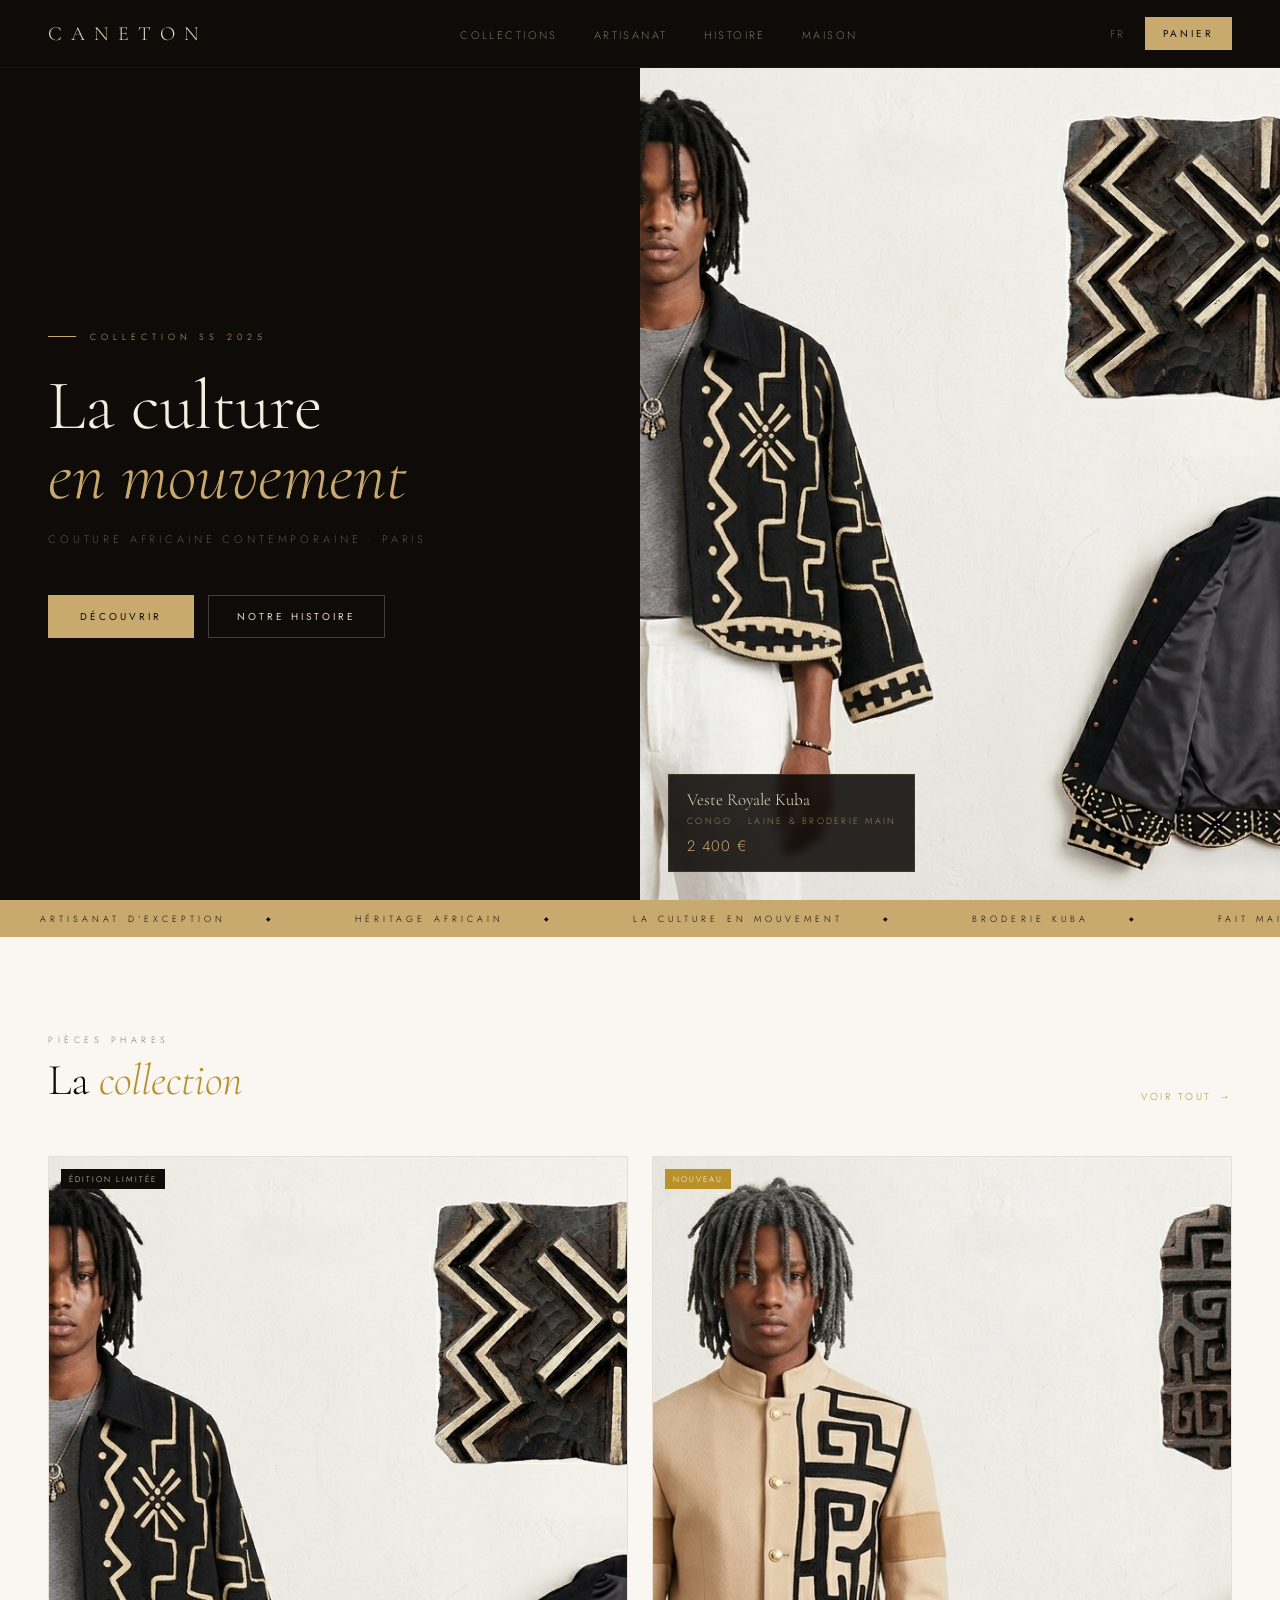
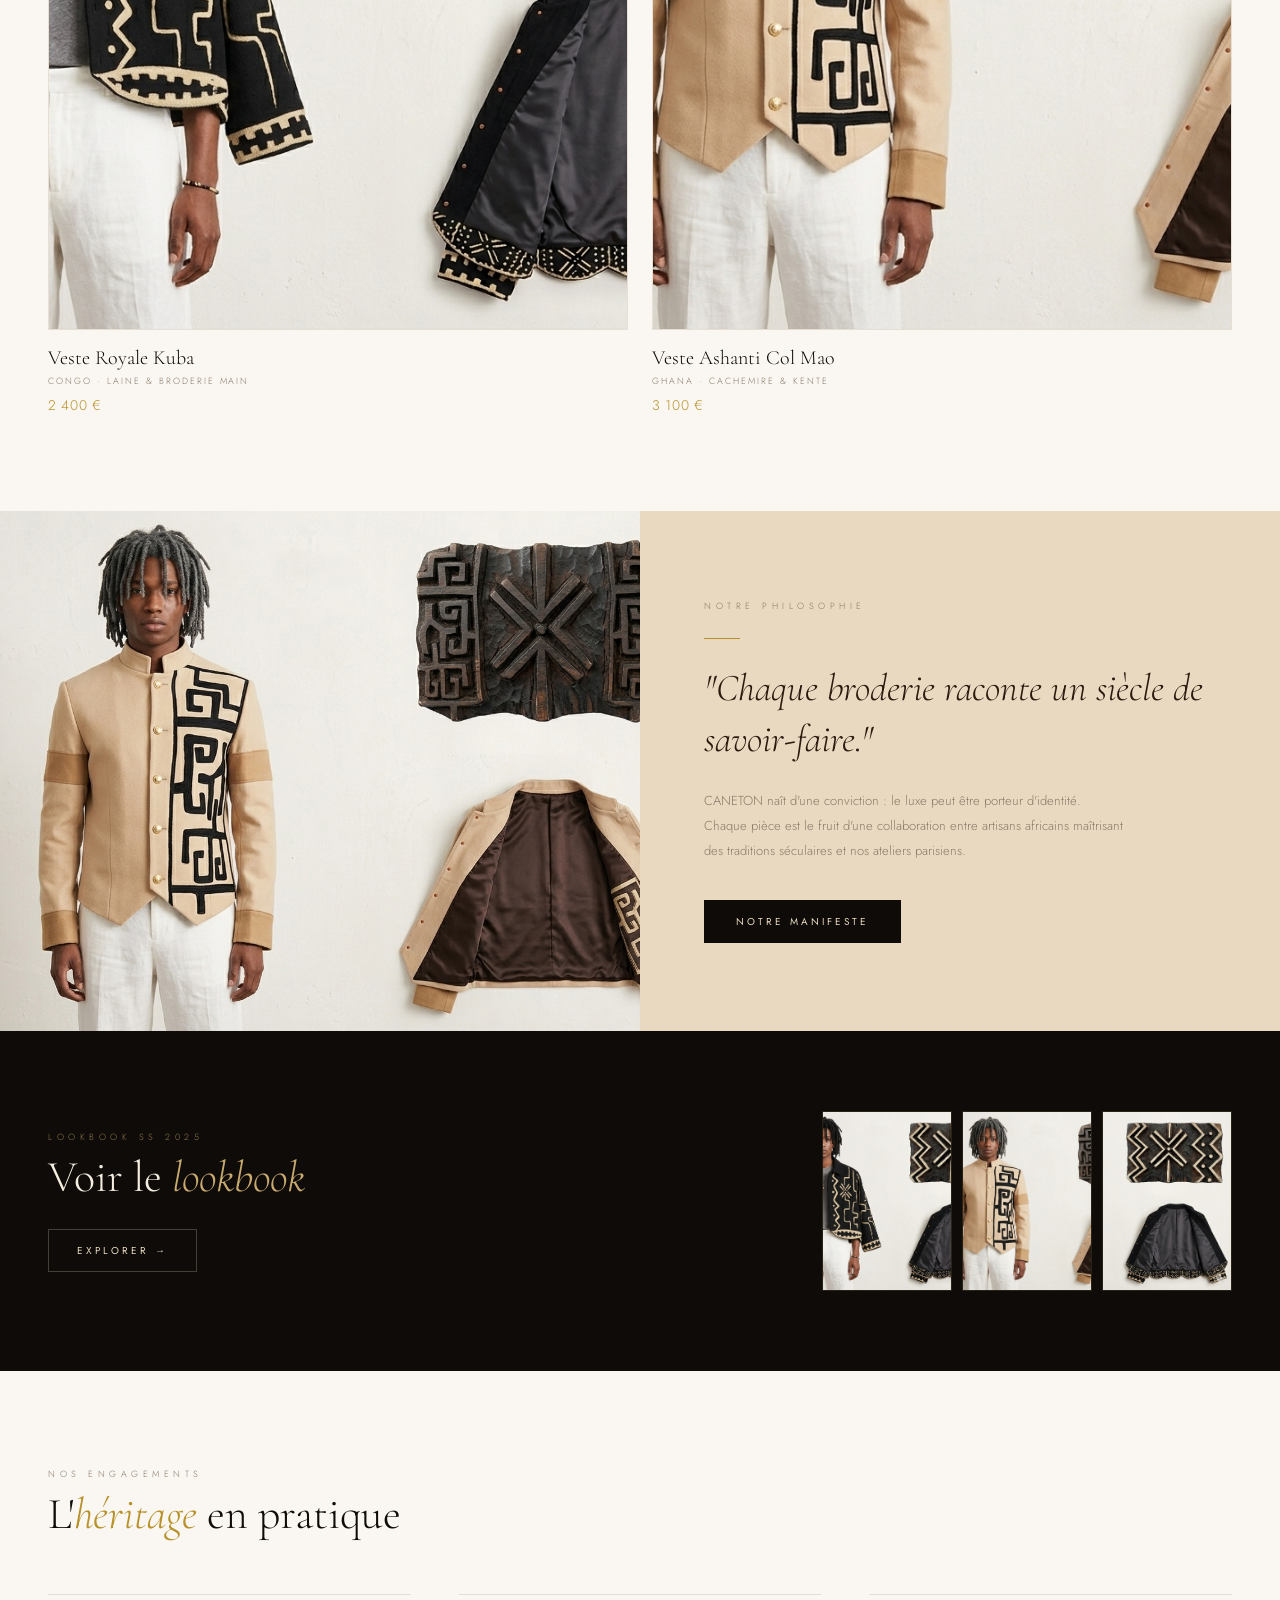
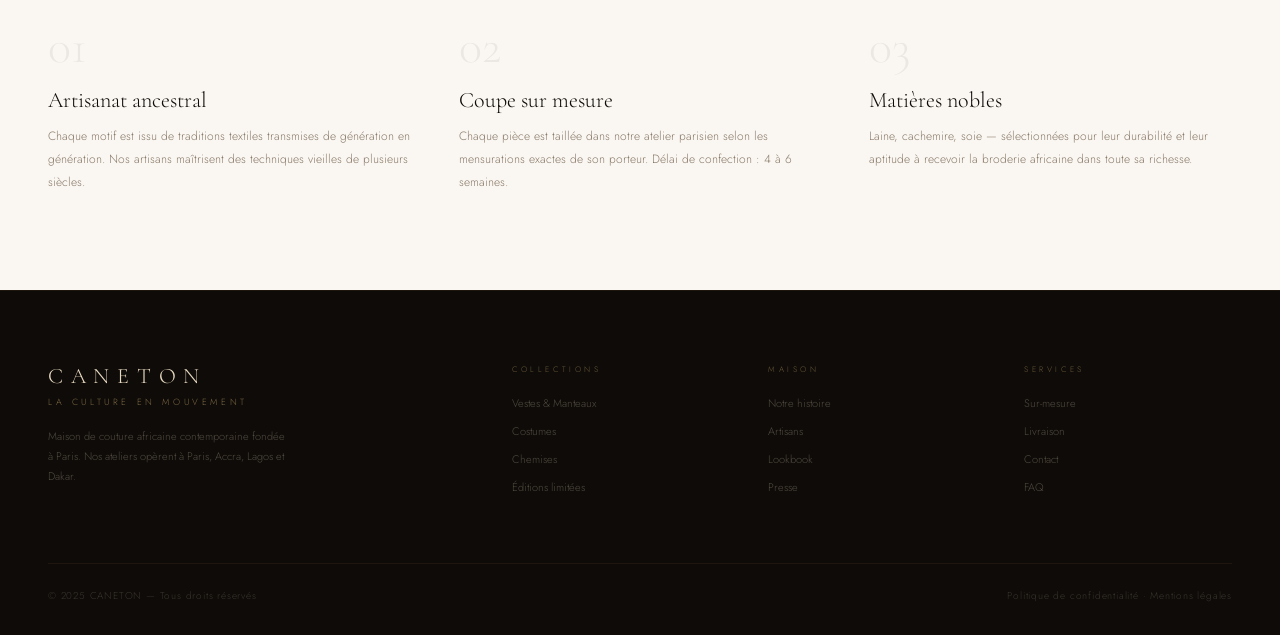
==== index.html @ 75f057a4 "maj" ====
<!DOCTYPE html>
<html lang="fr">
<head>
  <meta charset="UTF-8">
  <meta name="viewport" content="width=device-width, initial-scale=1.0">
  <meta name="description" content="CANETON — Maison de couture africaine contemporaine. Vestes et pièces de luxe inspirées des tissus Kuba, Kente et Bogolan.">
  <title>CANETON — La culture en mouvement</title>
  <link rel="stylesheet" href="css/style.css">
  <style>
    /* === HERO === */
    .hero {
      display: grid;
      grid-template-columns: 1fr 1fr;
      min-height: calc(100vh - var(--nav-h));
      background: var(--dark);
    }
    .hero-left {
      padding: 80px var(--pad-x);
      display: flex;
      flex-direction: column;
      justify-content: center;
    }
    .hero-eyebrow {
      font-size: 9px;
      letter-spacing: 0.55em;
      text-transform: uppercase;
      color: var(--sand);
      margin-bottom: 28px;
      display: flex;
      align-items: center;
      gap: 14px;
      opacity: 0;
      animation: fadeUp 0.8s 0.2s forwards;
    }
    .hero-eyebrow::before {
      content: '';
      display: inline-block;
      width: 28px;
      height: 1px;
      background: var(--sand);
    }
    .hero-title {
      font-family: var(--font-display);
      font-size: clamp(48px, 5.5vw, 80px);
      font-weight: 300;
      line-height: 1.0;
      color: var(--beige-light);
      margin-bottom: 20px;
      opacity: 0;
      animation: fadeUp 0.8s 0.35s forwards;
    }
    .hero-title i { color: var(--sand); }
    .hero-sub {
      font-size: 11px;
      letter-spacing: 0.35em;
      text-transform: uppercase;
      color: rgba(232, 217, 192, 0.35);
      margin-bottom: 48px;
      opacity: 0;
      animation: fadeUp 0.8s 0.5s forwards;
    }
    .hero-btns {
      display: flex;
      gap: 14px;
      flex-wrap: wrap;
      opacity: 0;
      animation: fadeUp 0.8s 0.65s forwards;
    }
    .hero-right { position: relative; overflow: hidden; }
    .hero-img {
      width: 100%;
      height: 100%;
      position: relative;
    }
    .hero-img img {
      width: 100%;
      height: 100%;
      object-fit: cover;
      object-position: center top;
    }
    .hero-badge {
      position: absolute;
      bottom: 28px;
      left: 28px;
      background: rgba(14, 11, 8, 0.88);
      border: 1px solid var(--border);
      padding: 14px 18px;
      backdrop-filter: blur(4px);
    }
    .hero-badge-name {
      font-family: var(--font-display);
      font-size: 17px;
      color: var(--beige);
      font-weight: 300;
      margin-bottom: 4px;
    }
    .hero-badge-sub {
      font-size: 9px;
      letter-spacing: 0.25em;
      text-transform: uppercase;
      color: var(--sand);
      opacity: 0.7;
      margin-bottom: 8px;
    }
    .hero-badge-price {
      font-size: 15px;
      color: var(--sand);
      letter-spacing: 0.05em;
    }

    /* === COLLECTION SECTION === */
    .collection-section { padding: 96px var(--pad-x); background: var(--cream); }
    .collection-header {
      display: flex;
      justify-content: space-between;
      align-items: flex-end;
      margin-bottom: 52px;
    }
    .see-all {
      font-size: 10px;
      letter-spacing: 0.25em;
      text-transform: uppercase;
      color: var(--gold);
      display: flex;
      align-items: center;
      gap: 8px;
      transition: gap var(--transition);
    }
    .see-all:hover { gap: 14px; }
    .see-all::after { content: '→'; }
    .product-grid {
      display: grid;
      grid-template-columns: repeat(2, 1fr);
      gap: 24px;
    }

    /* === STORY === */
    .story {
      display: grid;
      grid-template-columns: 1fr 1fr;
      min-height: 520px;
    }
    .story-img {
      overflow: hidden;
      position: relative;
    }
    .story-img img {
      width: 100%;
      height: 100%;
      object-fit: cover;
      object-position: 30% top;
      transition: transform var(--transition-slow);
    }
    .story:hover .story-img img { transform: scale(1.03); }
    .story-content {
      background: var(--beige);
      padding: 72px 64px;
      display: flex;
      flex-direction: column;
      justify-content: center;
    }
    .story-quote {
      font-family: var(--font-display);
      font-size: clamp(26px, 3vw, 38px);
      font-style: italic;
      font-weight: 300;
      color: var(--brown);
      line-height: 1.35;
      margin-bottom: 24px;
    }
    .story-text {
      font-size: 13px;
      line-height: 1.9;
      color: var(--muted);
      margin-bottom: 36px;
      max-width: 420px;
    }

    /* === LOOKBOOK BANNER === */
    .lookbook {
      background: var(--dark);
      padding: 80px var(--pad-x);
      display: flex;
      justify-content: space-between;
      align-items: center;
      gap: 48px;
    }
    .lookbook-imgs {
      display: flex;
      gap: 10px;
      flex-shrink: 0;
    }
    .lk-img {
      width: 130px;
      height: 180px;
      overflow: hidden;
      border: 1px solid var(--border);
      transition: border-color var(--transition);
    }
    .lk-img:hover { border-color: var(--sand); }
    .lk-img img {
      width: 100%;
      height: 100%;
      object-fit: cover;
      object-position: center top;
      transition: transform var(--transition-slow);
    }
    .lk-img:hover img { transform: scale(1.06); }
    .lk-img:nth-child(2) img { object-position: 30% top; }
    .lk-img:nth-child(3) img { object-position: right top; }

    /* === VALUES === */
    .values {
      padding: 96px var(--pad-x);
      background: var(--cream);
    }
    .values-grid {
      display: grid;
      grid-template-columns: repeat(3, 1fr);
      gap: 48px;
      margin-top: 56px;
    }
    .value-item { border-top: 1px solid rgba(0,0,0,0.1); padding-top: 28px; }
    .value-num {
      font-family: var(--font-display);
      font-size: 48px;
      font-weight: 300;
      color: rgba(0,0,0,0.06);
      line-height: 1;
      margin-bottom: 16px;
    }
    .value-title {
      font-family: var(--font-display);
      font-size: 22px;
      font-weight: 300;
      color: var(--dark);
      margin-bottom: 12px;
    }
    .value-text {
      font-size: 12px;
      line-height: 1.9;
      color: var(--muted);
    }

    /* === ANIMATIONS === */
    @keyframes fadeUp {
      from { opacity: 0; transform: translateY(16px); }
      to { opacity: 1; transform: translateY(0); }
    }

    /* === RESPONSIVE === */
    @media (max-width: 900px) {
      .hero { grid-template-columns: 1fr; min-height: auto; }
      .hero-right { height: 55vw; max-height: 480px; }
      .story { grid-template-columns: 1fr; }
      .story-img { height: 50vw; max-height: 380px; }
      .story-content { padding: 48px var(--pad-x); }
      .lookbook { flex-direction: column; align-items: flex-start; }
      .lookbook-imgs { width: 100%; justify-content: flex-start; }
      .values-grid { grid-template-columns: 1fr 1fr; }
    }
    @media (max-width: 600px) {
      .product-grid { grid-template-columns: 1fr; }
      .values-grid { grid-template-columns: 1fr; }
      .hero-title { font-size: clamp(38px, 10vw, 56px); }
      .lk-img { width: 90px; height: 125px; }
    }
  </style>
</head>
<body>

  <!-- NAV -->
  <nav class="nav">
    <a href="index.html" class="nav-logo">CANETON</a>
    <ul class="nav-menu">
      <li><a href="collection.html">Collections</a></li>
      <li><a href="index.html#story">Artisanat</a></li>
      <li><a href="contact.html">Histoire</a></li>
      <li><a href="contact.html">Maison</a></li>
    </ul>
    <div class="nav-right">
      <span class="nav-lang">FR</span>
      <a href="panier.html" class="btn nav-cart-btn">
        <span class="label">Panier</span>
        <span class="nav-cart-count" style="display:none">0</span>
      </a>
    </div>
    <button class="nav-burger" aria-label="Menu">
      <span></span><span></span><span></span>
    </button>
  </nav>

  <!-- MOBILE DRAWER -->
  <nav class="nav-drawer">
    <a href="collection.html">Collections</a>
    <a href="contact.html">Artisanat</a>
    <a href="contact.html">Notre histoire</a>
    <a href="contact.html">Maison</a>
    <a href="panier.html">Panier</a>
  </nav>

  <!-- HERO -->
  <section class="hero">
    <div class="hero-left">
      <div class="hero-eyebrow">Collection SS 2025</div>
      <h1 class="hero-title">La culture<br><i>en mouvement</i></h1>
      <p class="hero-sub">Couture africaine contemporaine · Paris</p>
      <div class="hero-btns">
        <a href="collection.html" class="btn btn-primary">Découvrir</a>
        <a href="contact.html" class="btn btn-outline">Notre histoire</a>
      </div>
    </div>
    <div class="hero-right">
      <div class="hero-img">
        <img src="images/veste-kuba.png" alt="Veste Royale Kuba — CANETON">
        <div class="hero-badge">
          <div class="hero-badge-name">Veste Royale Kuba</div>
          <div class="hero-badge-sub">Congo · Laine &amp; Broderie main</div>
          <div class="hero-badge-price">2 400 €</div>
        </div>
      </div>
    </div>
  </section>

  <!-- TICKER -->
  <div class="ticker" aria-hidden="true">
    <div class="ticker-track">
      <span class="ticker-item">Artisanat d'exception</span>
      <span class="ticker-item">Héritage africain</span>
      <span class="ticker-item">La culture en mouvement</span>
      <span class="ticker-item">Broderie Kuba</span>
      <span class="ticker-item">Fait main — Paris &amp; Afrique</span>
      <span class="ticker-item">Éditions limitées</span>
      <span class="ticker-item">Artisanat d'exception</span>
      <span class="ticker-item">Héritage africain</span>
      <span class="ticker-item">La culture en mouvement</span>
      <span class="ticker-item">Broderie Kuba</span>
      <span class="ticker-item">Fait main — Paris &amp; Afrique</span>
      <span class="ticker-item">Éditions limitées</span>
    </div>
  </div>

  <!-- COLLECTION -->
  <section class="collection-section">
    <div class="collection-header reveal">
      <div>
        <div class="section-eyebrow">Pièces phares</div>
        <h2 class="section-title">La <i>collection</i></h2>
      </div>
      <a href="collection.html" class="see-all">Voir tout</a>
    </div>

    <div class="product-grid">
      <a href="produit.html?id=1" class="pcard reveal reveal-delay-1">
        <div class="pcard-img">
          <img src="images/veste-kuba.png" alt="Veste Royale Kuba">
          <div class="pcard-tag">Édition limitée</div>
          <div class="pcard-overlay"></div>
          <button class="pcard-quick" onclick="event.preventDefault(); addToCart({id:'1',name:'Veste Royale Kuba',price:2400,image:'images/veste-kuba.png',size:'M'})">
            Ajouter au panier
          </button>
        </div>
        <div class="pcard-name">Veste Royale Kuba</div>
        <div class="pcard-origin">Congo · Laine &amp; Broderie main</div>
        <div class="pcard-price">2 400 €</div>
      </a>

      <a href="produit.html?id=2" class="pcard reveal reveal-delay-2">
        <div class="pcard-img">
          <img src="images/veste-ashanti.png" alt="Veste Ashanti Col Mao" style="object-position:30% top;">
          <div class="pcard-tag new">Nouveau</div>
          <div class="pcard-overlay"></div>
          <button class="pcard-quick" onclick="event.preventDefault(); addToCart({id:'2',name:'Veste Ashanti Col Mao',price:3100,image:'images/veste-ashanti.png',size:'M'})">
            Ajouter au panier
          </button>
        </div>
        <div class="pcard-name">Veste Ashanti Col Mao</div>
        <div class="pcard-origin">Ghana · Cachemire &amp; Kente</div>
        <div class="pcard-price">3 100 €</div>
      </a>
    </div>
  </section>

  <!-- STORY -->
  <section class="story" id="story">
    <div class="story-img">
      <img src="images/veste-ashanti.png" alt="Atelier CANETON">
    </div>
    <div class="story-content">
      <div class="section-eyebrow reveal">Notre philosophie</div>
      <div class="section-divider"></div>
      <p class="story-quote reveal">"Chaque broderie raconte un siècle de savoir-faire."</p>
      <p class="story-text reveal">CANETON naît d'une conviction : le luxe peut être porteur d'identité. Chaque pièce est le fruit d'une collaboration entre artisans africains maîtrisant des traditions séculaires et nos ateliers parisiens.</p>
      <a href="contact.html" class="btn btn-dark reveal" style="align-self:flex-start;">Notre manifeste</a>
    </div>
  </section>

  <!-- LOOKBOOK -->
  <section class="lookbook">
    <div class="reveal">
      <div class="section-eyebrow light">Lookbook SS 2025</div>
      <h2 class="section-title light">Voir le <i>lookbook</i></h2>
      <div style="margin-top:28px;">
        <a href="collection.html" class="btn btn-outline">Explorer →</a>
      </div>
    </div>
    <div class="lookbook-imgs reveal">
      <div class="lk-img"><img src="images/veste-kuba.png" alt="Look 1"></div>
      <div class="lk-img"><img src="images/veste-ashanti.png" alt="Look 2"></div>
      <div class="lk-img"><img src="images/veste-kuba.png" alt="Look 3"></div>
    </div>
  </section>

  <!-- VALUES -->
  <section class="values">
    <div class="reveal">
      <div class="section-eyebrow">Nos engagements</div>
      <h2 class="section-title">L'<i>héritage</i> en pratique</h2>
    </div>
    <div class="values-grid">
      <div class="value-item reveal reveal-delay-1">
        <div class="value-num">01</div>
        <div class="value-title">Artisanat ancestral</div>
        <p class="value-text">Chaque motif est issu de traditions textiles transmises de génération en génération. Nos artisans maîtrisent des techniques vieilles de plusieurs siècles.</p>
      </div>
      <div class="value-item reveal reveal-delay-2">
        <div class="value-num">02</div>
        <div class="value-title">Coupe sur mesure</div>
        <p class="value-text">Chaque pièce est taillée dans notre atelier parisien selon les mensurations exactes de son porteur. Délai de confection : 4 à 6 semaines.</p>
      </div>
      <div class="value-item reveal reveal-delay-3">
        <div class="value-num">03</div>
        <div class="value-title">Matières nobles</div>
        <p class="value-text">Laine, cachemire, soie — sélectionnées pour leur durabilité et leur aptitude à recevoir la broderie africaine dans toute sa richesse.</p>
      </div>
    </div>
  </section>

  <!-- FOOTER -->
  <footer class="footer">
    <div class="footer-grid">
      <div>
        <div class="footer-brand">CANETON</div>
        <div class="footer-tagline">La culture en mouvement</div>
        <p class="footer-desc">Maison de couture africaine contemporaine fondée à Paris. Nos ateliers opèrent à Paris, Accra, Lagos et Dakar.</p>
      </div>
      <div>
        <div class="footer-col-title">Collections</div>
        <ul class="footer-links">
          <li><a href="collection.html">Vestes &amp; Manteaux</a></li>
          <li><a href="collection.html">Costumes</a></li>
          <li><a href="collection.html">Chemises</a></li>
          <li><a href="collection.html">Éditions limitées</a></li>
        </ul>
      </div>
      <div>
        <div class="footer-col-title">Maison</div>
        <ul class="footer-links">
          <li><a href="contact.html">Notre histoire</a></li>
          <li><a href="contact.html">Artisans</a></li>
          <li><a href="collection.html">Lookbook</a></li>
          <li><a href="contact.html">Presse</a></li>
        </ul>
      </div>
      <div>
        <div class="footer-col-title">Services</div>
        <ul class="footer-links">
          <li><a href="contact.html">Sur-mesure</a></li>
          <li><a href="contact.html">Livraison</a></li>
          <li><a href="contact.html">Contact</a></li>
          <li><a href="contact.html">FAQ</a></li>
        </ul>
      </div>
    </div>
    <div class="footer-bottom">
      <span>© 2025 CANETON — Tous droits réservés</span>
      <span>Politique de confidentialité · Mentions légales</span>
    </div>
  </footer>

  <script src="js/main.js"></script>
</body>
</html>
---- css/style.css ----
/* ============================================================
   CANETON — Maison de Couture Africaine
   Global Stylesheet
   ============================================================ */

@import url('https://fonts.googleapis.com/css2?family=Cormorant+Garamond:ital,wght@0,300;0,400;0,600;1,300;1,400&family=Jost:wght@200;300;400;500&display=swap');

/* === RESET & ROOT === */
*, *::before, *::after { margin: 0; padding: 0; box-sizing: border-box; }

:root {
  --dark:        #0E0B08;
  --dark-soft:   #181310;
  --sand:        #C8A96E;
  --sand-light:  #D4B988;
  --beige:       #E8D9C0;
  --beige-light: #F5EDE0;
  --beige-mid:   #D4B896;
  --cream:       #FAF7F2;
  --brown:       #2C1A0E;
  --gold:        #B8912A;
  --muted:       #8A7A6A;
  --muted-light: #A89880;
  --white:       #FFFFFF;
  --border:      rgba(200, 169, 110, 0.15);
  --border-dark: rgba(200, 169, 110, 0.08);

  --font-display: 'Cormorant Garamond', Georgia, serif;
  --font-body:    'Jost', sans-serif;

  --nav-h: 68px;
  --max-w: 1280px;
  --pad-x: 48px;

  --transition: 0.3s ease;
  --transition-slow: 0.6s cubic-bezier(0.25, 0.46, 0.45, 0.94);
}

html { scroll-behavior: smooth; font-size: 16px; }

body {
  font-family: var(--font-body);
  font-weight: 300;
  background: var(--cream);
  color: var(--dark);
  overflow-x: hidden;
  -webkit-font-smoothing: antialiased;
}

img { display: block; max-width: 100%; }
a { text-decoration: none; color: inherit; }
button { font-family: var(--font-body); cursor: pointer; }
ul { list-style: none; }

/* === UTILITY === */
.u-upper { text-transform: uppercase; letter-spacing: 0.25em; }
.u-serif { font-family: var(--font-display); }
.u-gold { color: var(--gold); }
.u-sand { color: var(--sand); }
.u-muted { color: var(--muted); }
.u-container { max-width: var(--max-w); margin: 0 auto; padding: 0 var(--pad-x); }

/* === NAVIGATION === */
.nav {
  display: flex;
  align-items: center;
  justify-content: space-between;
  padding: 0 var(--pad-x);
  height: var(--nav-h);
  background: var(--dark);
  position: sticky;
  top: 0;
  z-index: 100;
  border-bottom: 1px solid var(--border-dark);
}

.nav-logo {
  font-family: var(--font-display);
  font-size: 20px;
  font-weight: 300;
  letter-spacing: 0.45em;
  color: var(--beige);
  text-transform: uppercase;
}

.nav-menu {
  display: flex;
  gap: 36px;
}
.nav-menu a {
  font-size: 11px;
  letter-spacing: 0.22em;
  text-transform: uppercase;
  color: rgba(232, 217, 192, 0.5);
  transition: color var(--transition);
  padding-bottom: 2px;
  border-bottom: 1px solid transparent;
}
.nav-menu a:hover,
.nav-menu a.active {
  color: var(--sand);
  border-bottom-color: var(--sand);
}

.nav-right { display: flex; gap: 20px; align-items: center; }

.nav-lang {
  font-size: 11px;
  letter-spacing: 0.2em;
  text-transform: uppercase;
  color: rgba(232, 217, 192, 0.4);
}

.nav-cart-btn {
  background: var(--sand);
  color: var(--dark);
  border: none;
  padding: 9px 18px;
  font-size: 10px;
  letter-spacing: 0.25em;
  text-transform: uppercase;
  font-family: var(--font-body);
  font-weight: 400;
  transition: background var(--transition);
  display: flex;
  align-items: center;
  gap: 8px;
}
.nav-cart-btn:hover { background: var(--sand-light); }
.nav-cart-count {
  background: var(--dark);
  color: var(--sand);
  border-radius: 50%;
  width: 18px;
  height: 18px;
  font-size: 9px;
  display: flex;
  align-items: center;
  justify-content: center;
  font-weight: 500;
}

/* Mobile hamburger */
.nav-burger {
  display: none;
  flex-direction: column;
  gap: 5px;
  background: none;
  border: none;
  cursor: pointer;
  padding: 4px;
}
.nav-burger span {
  display: block;
  width: 22px;
  height: 1px;
  background: var(--beige);
  transition: all var(--transition);
}

/* Mobile nav drawer */
.nav-drawer {
  display: none;
  position: fixed;
  top: var(--nav-h);
  left: 0; right: 0;
  background: var(--dark);
  border-top: 1px solid var(--border-dark);
  padding: 32px var(--pad-x);
  z-index: 99;
  flex-direction: column;
  gap: 24px;
}
.nav-drawer.open { display: flex; }
.nav-drawer a {
  font-size: 13px;
  letter-spacing: 0.22em;
  text-transform: uppercase;
  color: rgba(232, 217, 192, 0.6);
  padding: 8px 0;
  border-bottom: 1px solid var(--border-dark);
}

/* === BUTTONS === */
.btn {
  display: inline-flex;
  align-items: center;
  gap: 10px;
  font-family: var(--font-body);
  font-size: 10px;
  font-weight: 400;
  letter-spacing: 0.3em;
  text-transform: uppercase;
  border: none;
  cursor: pointer;
  transition: all var(--transition);
  white-space: nowrap;
}

.btn-primary {
  background: var(--sand);
  color: var(--dark);
  padding: 14px 32px;
}
.btn-primary:hover { background: var(--sand-light); }

.btn-dark {
  background: var(--dark);
  color: var(--beige);
  padding: 14px 32px;
}
.btn-dark:hover { background: #1e1812; }

.btn-outline {
  background: transparent;
  color: var(--beige);
  padding: 13px 28px;
  border: 1px solid rgba(232, 217, 192, 0.25);
}
.btn-outline:hover { border-color: var(--sand); color: var(--sand); }

.btn-outline-dark {
  background: transparent;
  color: var(--dark);
  padding: 12px 24px;
  border: 1px solid rgba(0,0,0,0.18);
  font-size: 9px;
}
.btn-outline-dark:hover { border-color: var(--gold); color: var(--gold); }

.btn-full { width: 100%; justify-content: center; }

/* === TICKER === */
.ticker {
  background: var(--sand);
  padding: 12px 0;
  overflow: hidden;
}
.ticker-track {
  display: flex;
  gap: 0;
  animation: ticker-scroll 22s linear infinite;
  white-space: nowrap;
}
.ticker-item {
  font-size: 9px;
  letter-spacing: 0.45em;
  text-transform: uppercase;
  color: var(--dark);
  flex-shrink: 0;
  padding: 0 40px;
  display: flex;
  align-items: center;
  gap: 40px;
}
.ticker-item::after { content: '◆'; font-size: 6px; }

@keyframes ticker-scroll {
  from { transform: translateX(0); }
  to { transform: translateX(-50%); }
}

/* === SECTION HEADERS === */
.section-eyebrow {
  font-size: 9px;
  letter-spacing: 0.5em;
  text-transform: uppercase;
  color: var(--muted);
  margin-bottom: 10px;
}
.section-eyebrow.light { color: var(--sand); opacity: 0.7; }

.section-title {
  font-family: var(--font-display);
  font-size: clamp(32px, 4vw, 44px);
  font-weight: 300;
  line-height: 1.1;
  color: var(--dark);
}
.section-title i { color: var(--gold); font-style: italic; }
.section-title.light { color: var(--beige-light); }
.section-title.light i { color: var(--sand); }

.section-divider {
  width: 36px;
  height: 1px;
  background: var(--gold);
  margin: 16px 0 24px;
}

/* === PRODUCT CARD === */
.pcard {
  cursor: pointer;
  display: block;
}
.pcard-img {
  position: relative;
  overflow: hidden;
  aspect-ratio: 3 / 4;
  background: var(--beige-light);
  border: 1px solid rgba(0,0,0,0.06);
  margin-bottom: 16px;
  transition: border-color var(--transition);
}
.pcard:hover .pcard-img { border-color: var(--sand); }
.pcard-img img {
  width: 100%;
  height: 100%;
  object-fit: cover;
  object-position: center top;
  transition: transform var(--transition-slow);
}
.pcard:hover .pcard-img img { transform: scale(1.04); }

.pcard-tag {
  position: absolute;
  top: 12px;
  left: 12px;
  background: var(--dark);
  color: var(--beige);
  font-size: 8px;
  letter-spacing: 0.25em;
  text-transform: uppercase;
  padding: 4px 8px;
  z-index: 2;
}
.pcard-tag.new { background: var(--gold); color: var(--white); }

.pcard-overlay {
  position: absolute;
  inset: 0;
  background: rgba(14, 11, 8, 0);
  transition: background var(--transition);
  display: flex;
  align-items: center;
  justify-content: center;
  z-index: 1;
}
.pcard:hover .pcard-overlay { background: rgba(14, 11, 8, 0.18); }

.pcard-quick {
  opacity: 0;
  transform: translateY(8px);
  transition: all var(--transition);
  position: absolute;
  bottom: 16px;
  left: 16px;
  right: 16px;
  z-index: 3;
  background: var(--dark);
  color: var(--beige);
  border: none;
  padding: 12px;
  font-size: 9px;
  letter-spacing: 0.3em;
  text-transform: uppercase;
  font-family: var(--font-body);
}
.pcard:hover .pcard-quick { opacity: 1; transform: translateY(0); }

.pcard-name {
  font-family: var(--font-display);
  font-size: 20px;
  font-weight: 300;
  color: var(--dark);
  margin-bottom: 4px;
  line-height: 1.2;
}
.pcard-origin {
  font-size: 9px;
  letter-spacing: 0.22em;
  text-transform: uppercase;
  color: var(--muted);
  margin-bottom: 8px;
}
.pcard-price {
  font-size: 14px;
  color: var(--gold);
  letter-spacing: 0.05em;
}

/* === FOOTER === */
.footer {
  background: var(--dark);
  border-top: 1px solid var(--border-dark);
  padding: 72px var(--pad-x) 32px;
}
.footer-grid {
  display: grid;
  grid-template-columns: 2fr 1fr 1fr 1fr;
  gap: 48px;
  margin-bottom: 56px;
}
.footer-brand {
  font-family: var(--font-display);
  font-size: 22px;
  letter-spacing: 0.35em;
  color: var(--beige);
  margin-bottom: 6px;
}
.footer-tagline {
  font-size: 9px;
  letter-spacing: 0.4em;
  text-transform: uppercase;
  color: var(--sand);
  opacity: 0.6;
  margin-bottom: 18px;
}
.footer-desc {
  font-size: 11px;
  line-height: 1.85;
  color: rgba(232, 217, 192, 0.3);
  max-width: 240px;
}
.footer-col-title {
  font-size: 8px;
  letter-spacing: 0.45em;
  text-transform: uppercase;
  color: var(--sand);
  opacity: 0.5;
  margin-bottom: 20px;
}
.footer-links li {
  font-size: 11px;
  color: rgba(232, 217, 192, 0.3);
  margin-bottom: 12px;
  cursor: pointer;
  transition: color var(--transition);
}
.footer-links li:hover { color: rgba(232, 217, 192, 0.7); }
.footer-links a {
  font-size: 11px;
  color: rgba(232, 217, 192, 0.3);
  display: block;
  margin-bottom: 12px;
  transition: color var(--transition);
}
.footer-links a:hover { color: rgba(232, 217, 192, 0.7); }
.footer-bottom {
  border-top: 1px solid var(--border-dark);
  padding-top: 24px;
  display: flex;
  justify-content: space-between;
  align-items: center;
  font-size: 10px;
  color: rgba(232, 217, 192, 0.2);
  letter-spacing: 0.08em;
}

/* === SCROLL REVEAL === */
.reveal {
  opacity: 0;
  transform: translateY(24px);
  transition: opacity 0.7s ease, transform 0.7s ease;
}
.reveal.visible {
  opacity: 1;
  transform: translateY(0);
}
.reveal-delay-1 { transition-delay: 0.1s; }
.reveal-delay-2 { transition-delay: 0.2s; }
.reveal-delay-3 { transition-delay: 0.3s; }
.reveal-delay-4 { transition-delay: 0.4s; }

/* === TOAST NOTIFICATION === */
.toast {
  position: fixed;
  bottom: 32px;
  right: 32px;
  background: var(--dark);
  border: 1px solid var(--border);
  color: var(--beige);
  padding: 16px 24px;
  font-size: 11px;
  letter-spacing: 0.1em;
  z-index: 9999;
  transform: translateY(20px);
  opacity: 0;
  transition: all 0.35s ease;
  pointer-events: none;
  display: flex;
  align-items: center;
  gap: 12px;
}
.toast.show { transform: translateY(0); opacity: 1; }
.toast-dot { width: 6px; height: 6px; background: var(--sand); border-radius: 50%; flex-shrink: 0; }

/* === RESPONSIVE === */
@media (max-width: 1024px) {
  :root { --pad-x: 32px; }
  .footer-grid { grid-template-columns: 1fr 1fr; gap: 36px; }
}

@media (max-width: 768px) {
  :root { --pad-x: 20px; --nav-h: 60px; }

  .nav-menu { display: none; }
  .nav-lang { display: none; }
  .nav-burger { display: flex; }

  .footer-grid { grid-template-columns: 1fr 1fr; gap: 32px; }
  .footer-bottom { flex-direction: column; gap: 8px; text-align: center; }
}

@media (max-width: 480px) {
  .footer-grid { grid-template-columns: 1fr; }
  .nav-cart-btn span.label { display: none; }
}
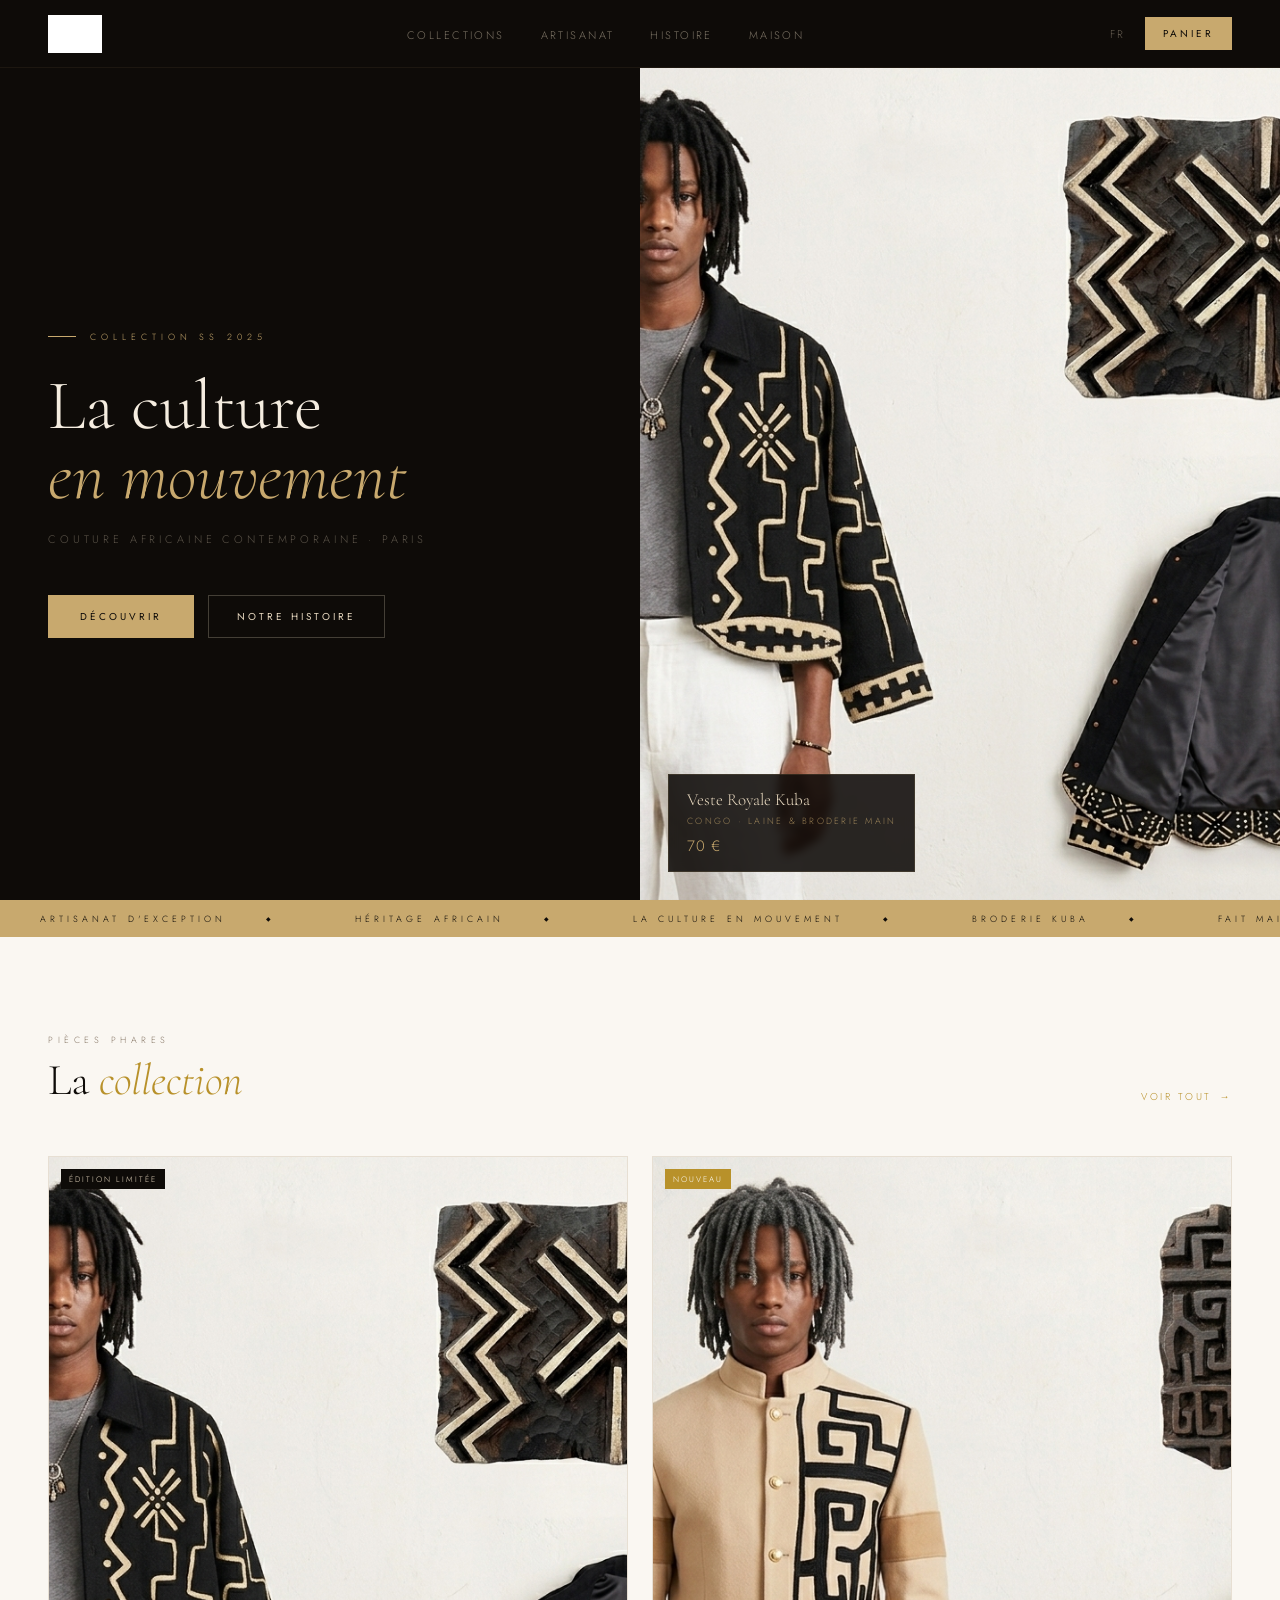
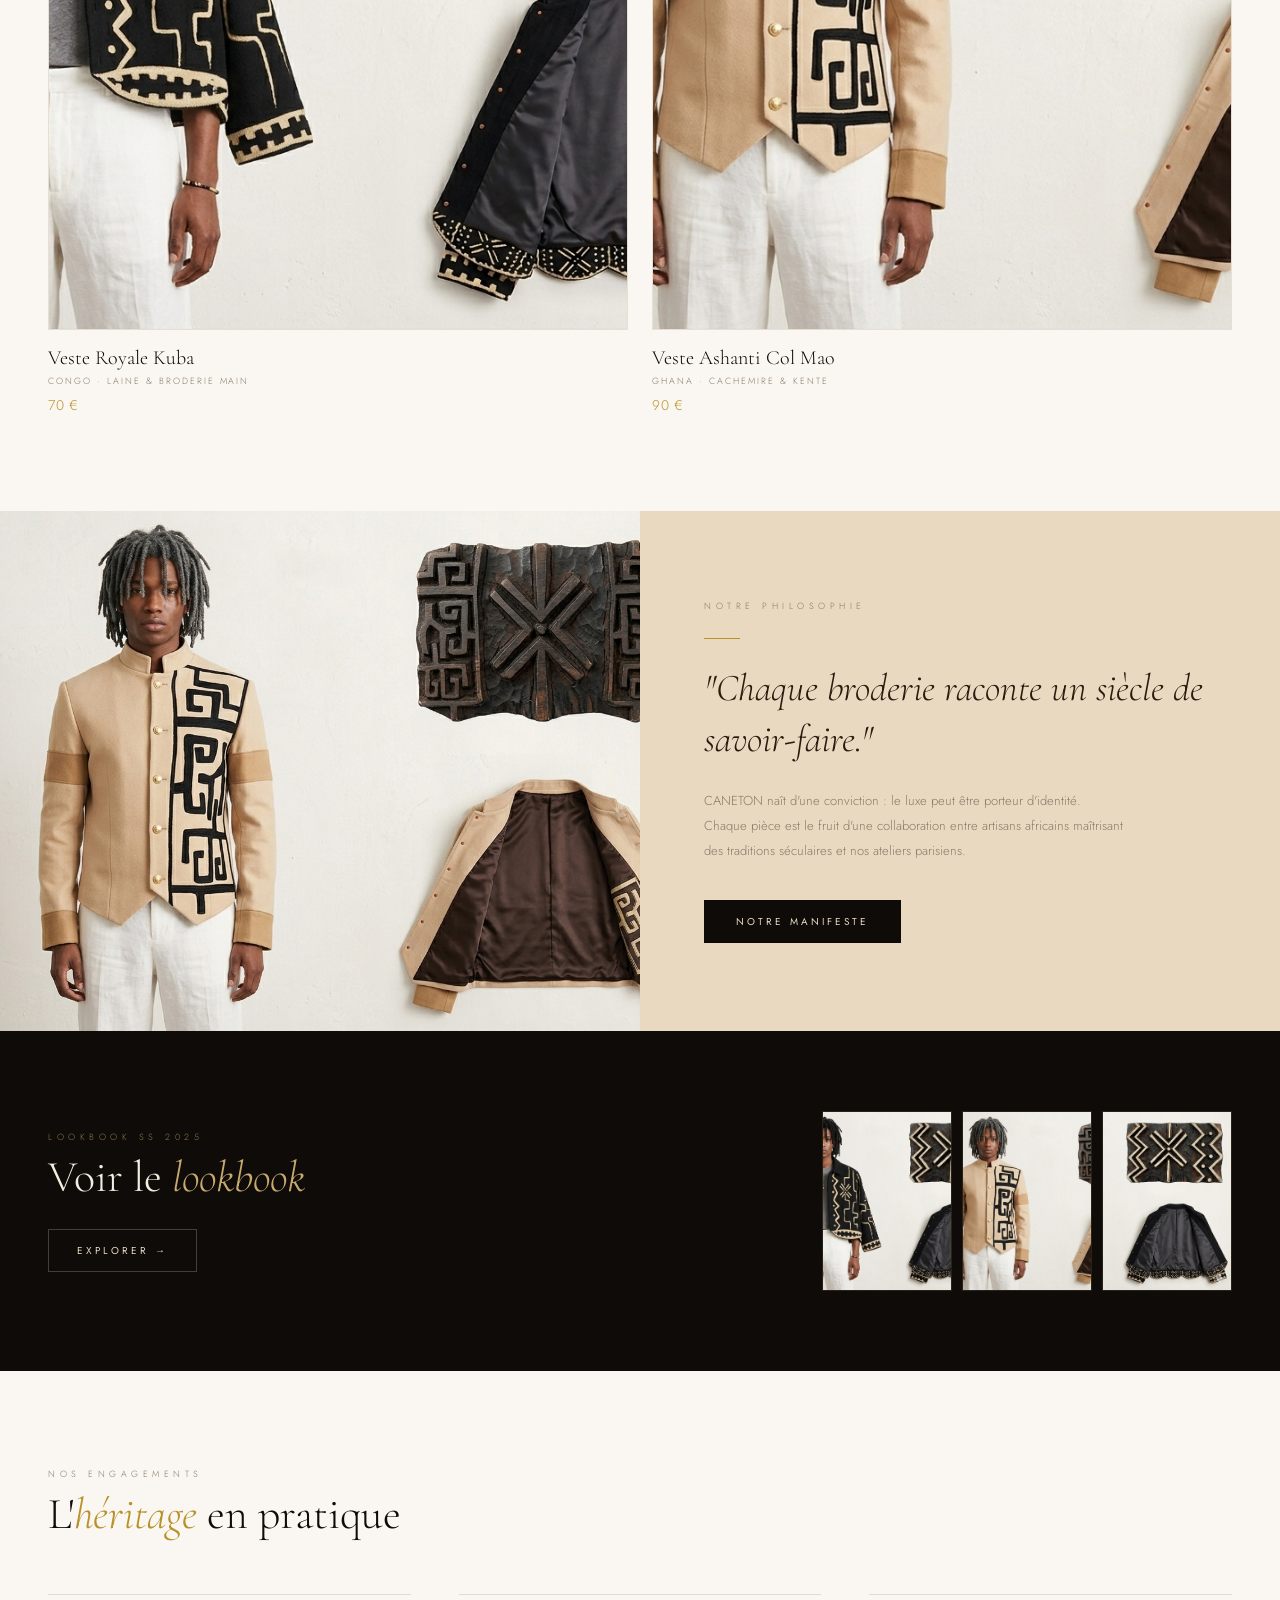
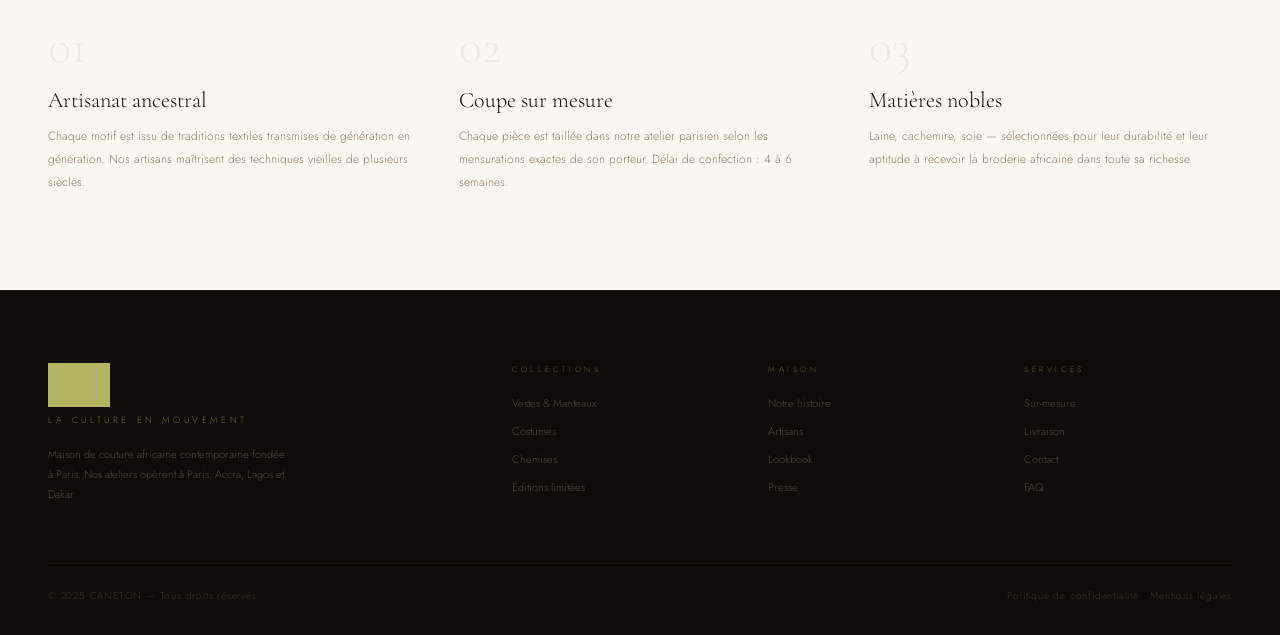
==== commit f9beb1cd: "maj" ====
--- a/index.html
+++ b/index.html
@@ -271,7 +271,7 @@
 
   <!-- NAV -->
   <nav class="nav">
-    <a href="index.html" class="nav-logo">CANETON</a>
+    <a href="index.html" class="nav-logo"><img src="images/logo.png" alt="CANNETONS" style="height:38px;filter:brightness(0) invert(1);"></a>
     <ul class="nav-menu">
       <li><a href="collection.html">Collections</a></li>
       <li><a href="index.html#story">Artisanat</a></li>
@@ -316,7 +316,7 @@
         <div class="hero-badge">
           <div class="hero-badge-name">Veste Royale Kuba</div>
           <div class="hero-badge-sub">Congo · Laine &amp; Broderie main</div>
-          <div class="hero-badge-price">2 400 €</div>
+          <div class="hero-badge-price">70 €</div>
         </div>
       </div>
     </div>
@@ -356,13 +356,13 @@
           <img src="images/veste-kuba.png" alt="Veste Royale Kuba">
           <div class="pcard-tag">Édition limitée</div>
           <div class="pcard-overlay"></div>
-          <button class="pcard-quick" onclick="event.preventDefault(); addToCart({id:'1',name:'Veste Royale Kuba',price:2400,image:'images/veste-kuba.png',size:'M'})">
+          <button class="pcard-quick" onclick="event.preventDefault(); addToCart({id:'1',name:'Veste Royale Kuba',price:70,image:'images/veste-kuba.png',size:'M'})">
             Ajouter au panier
           </button>
         </div>
         <div class="pcard-name">Veste Royale Kuba</div>
         <div class="pcard-origin">Congo · Laine &amp; Broderie main</div>
-        <div class="pcard-price">2 400 €</div>
+        <div class="pcard-price">70 €</div>
       </a>
 
       <a href="produit.html?id=2" class="pcard reveal reveal-delay-2">
@@ -370,13 +370,13 @@
           <img src="images/veste-ashanti.png" alt="Veste Ashanti Col Mao" style="object-position:30% top;">
           <div class="pcard-tag new">Nouveau</div>
           <div class="pcard-overlay"></div>
-          <button class="pcard-quick" onclick="event.preventDefault(); addToCart({id:'2',name:'Veste Ashanti Col Mao',price:3100,image:'images/veste-ashanti.png',size:'M'})">
+          <button class="pcard-quick" onclick="event.preventDefault(); addToCart({id:'2',name:'Veste Ashanti Col Mao',price:90,image:'images/veste-ashanti.png',size:'M'})">
             Ajouter au panier
           </button>
         </div>
         <div class="pcard-name">Veste Ashanti Col Mao</div>
         <div class="pcard-origin">Ghana · Cachemire &amp; Kente</div>
-        <div class="pcard-price">3 100 €</div>
+        <div class="pcard-price">90 €</div>
       </a>
     </div>
   </section>
@@ -440,7 +440,7 @@
   <footer class="footer">
     <div class="footer-grid">
       <div>
-        <div class="footer-brand">CANETON</div>
+        <div class="footer-brand"><img src="images/logo.png" alt="CANNETONS" style="height:44px;filter:brightness(0) invert(0.8) sepia(1) hue-rotate(10deg) saturate(2);opacity:0.7;"></div>
         <div class="footer-tagline">La culture en mouvement</div>
         <p class="footer-desc">Maison de couture africaine contemporaine fondée à Paris. Nos ateliers opèrent à Paris, Accra, Lagos et Dakar.</p>
       </div>
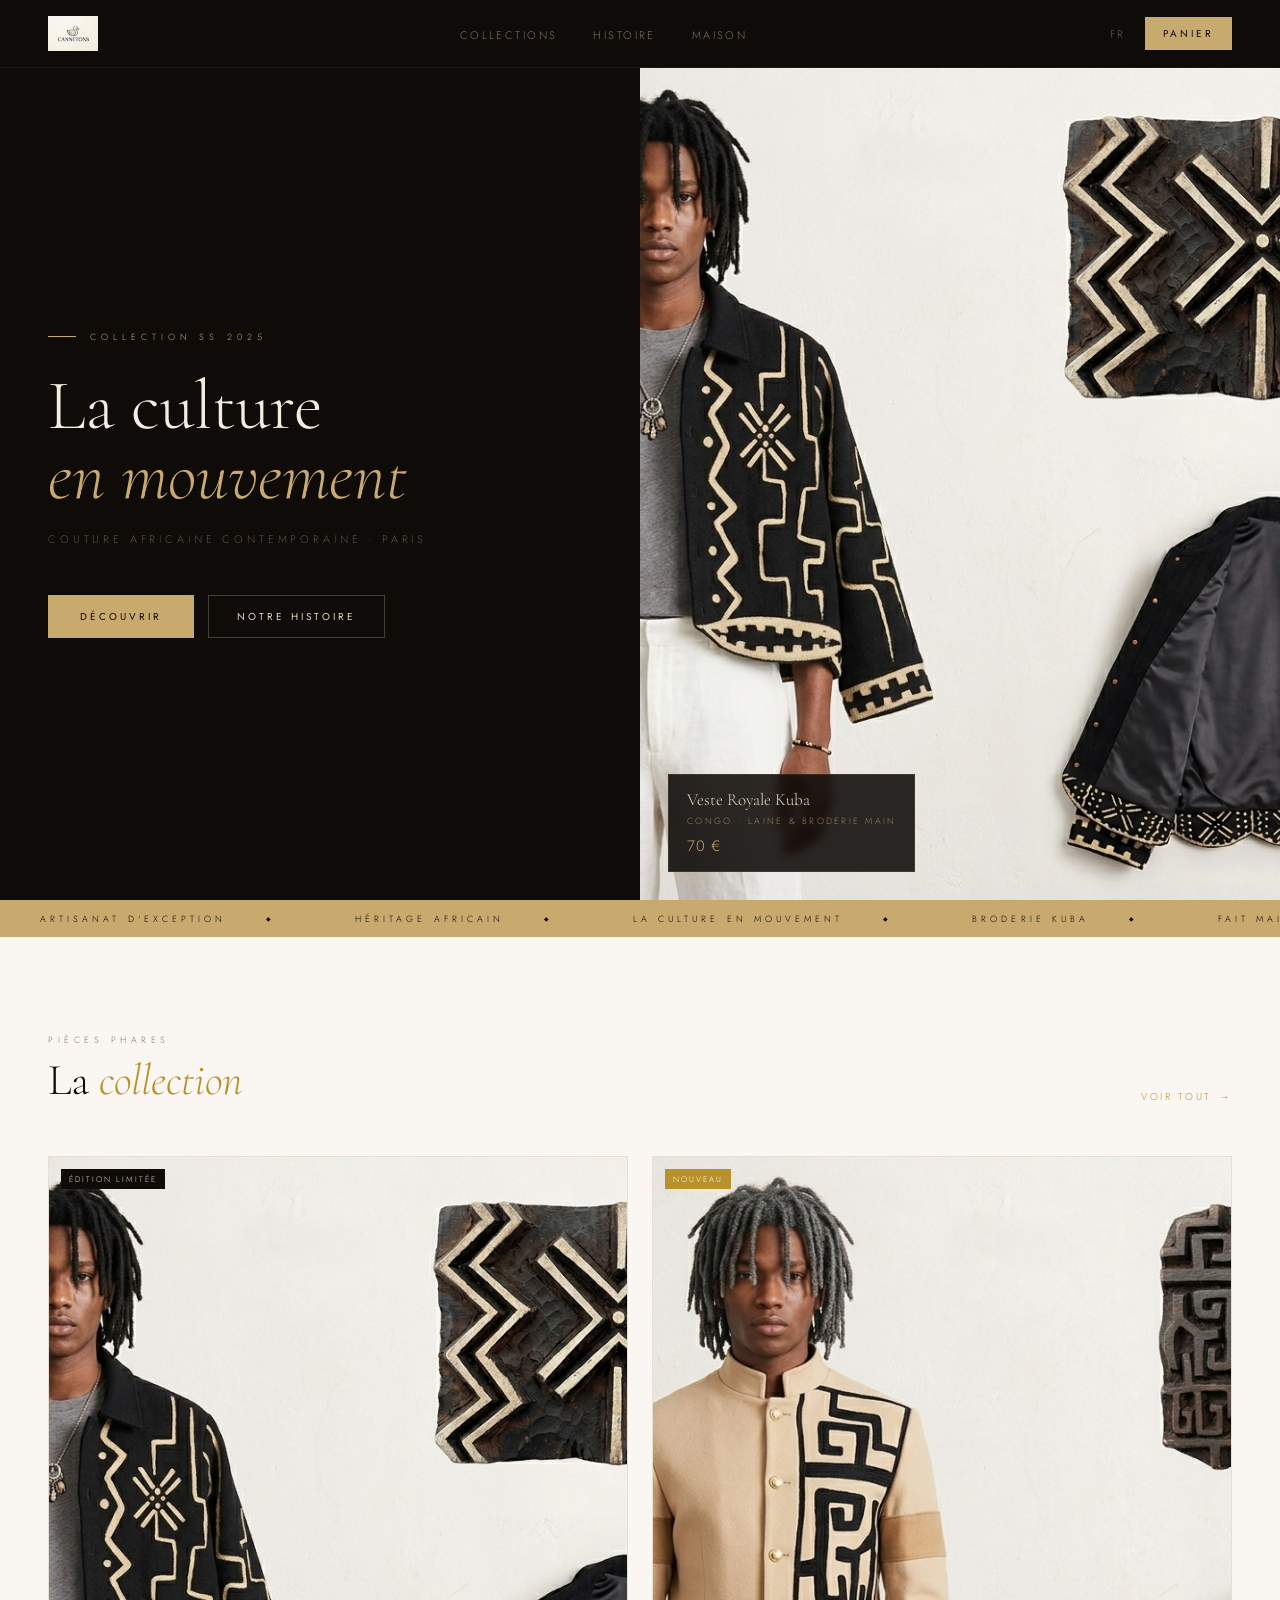
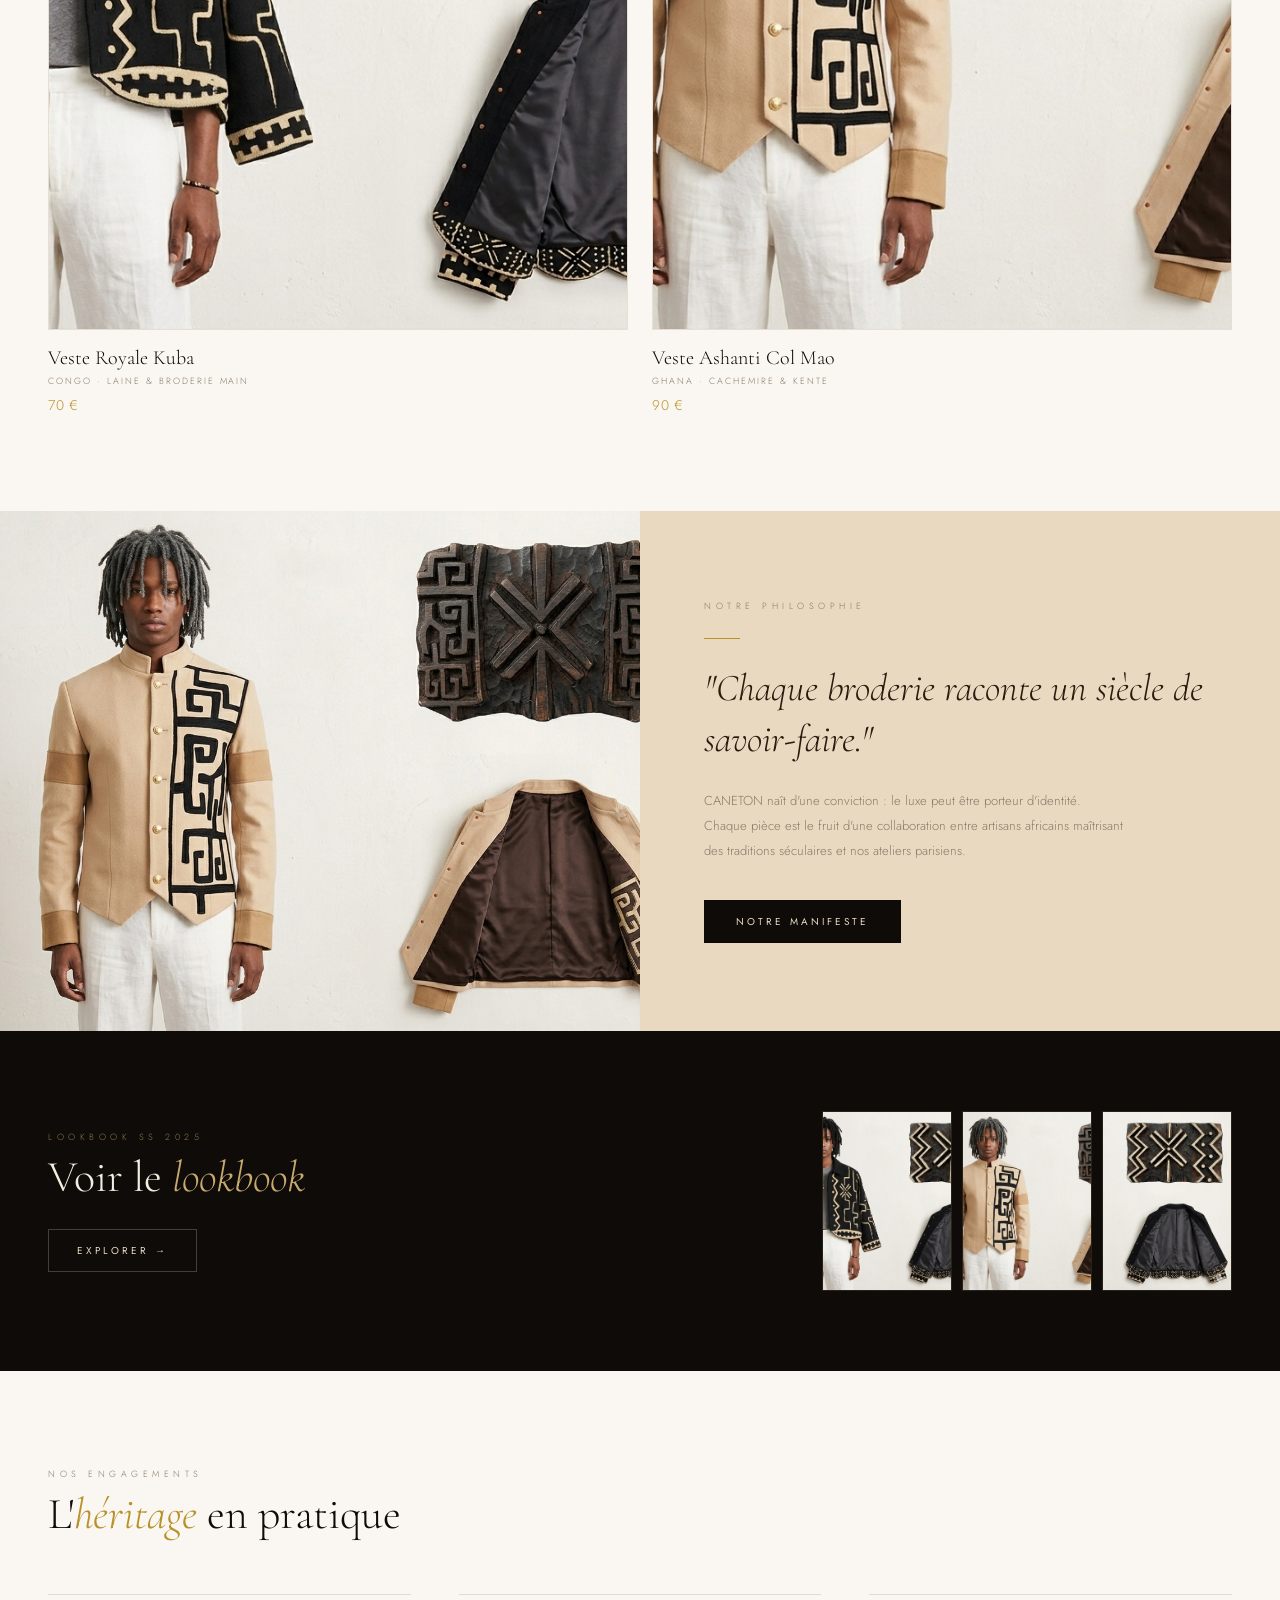
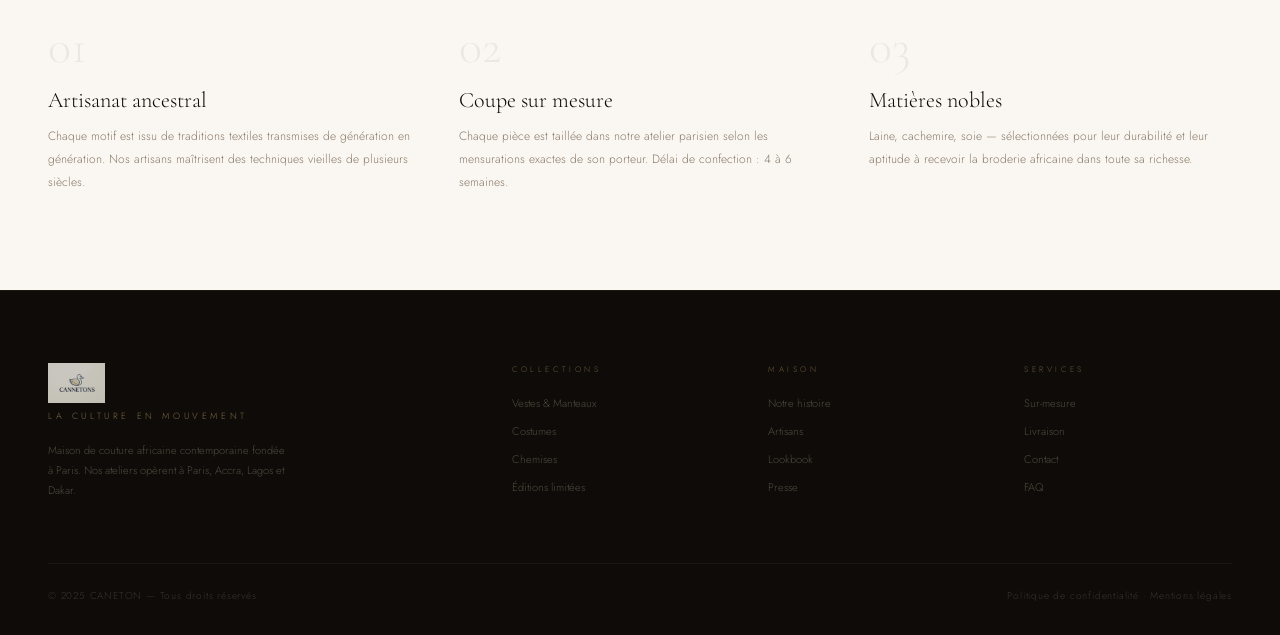
==== commit 96f803ee: "maj" ====
--- a/index.html
+++ b/index.html
@@ -269,12 +269,12 @@
 </head>
 <body>
 
-  <!-- NAV -->
   <nav class="nav">
-    <a href="index.html" class="nav-logo"><img src="images/logo.png" alt="CANNETONS" style="height:38px;filter:brightness(0) invert(1);"></a>
+    <a href="index.html" class="nav-logo">
+      <img src="images/logo.png" alt="CANETON" style="height:35px; width:auto; display:block;">
+    </a>
     <ul class="nav-menu">
       <li><a href="collection.html">Collections</a></li>
-      <li><a href="index.html#story">Artisanat</a></li>
       <li><a href="contact.html">Histoire</a></li>
       <li><a href="contact.html">Maison</a></li>
     </ul>
@@ -290,16 +290,13 @@
     </button>
   </nav>
 
-  <!-- MOBILE DRAWER -->
   <nav class="nav-drawer">
     <a href="collection.html">Collections</a>
-    <a href="contact.html">Artisanat</a>
     <a href="contact.html">Notre histoire</a>
     <a href="contact.html">Maison</a>
     <a href="panier.html">Panier</a>
   </nav>
 
-  <!-- HERO -->
   <section class="hero">
     <div class="hero-left">
       <div class="hero-eyebrow">Collection SS 2025</div>
@@ -322,7 +319,6 @@
     </div>
   </section>
 
-  <!-- TICKER -->
   <div class="ticker" aria-hidden="true">
     <div class="ticker-track">
       <span class="ticker-item">Artisanat d'exception</span>
@@ -340,7 +336,6 @@
     </div>
   </div>
 
-  <!-- COLLECTION -->
   <section class="collection-section">
     <div class="collection-header reveal">
       <div>
@@ -381,7 +376,6 @@
     </div>
   </section>
 
-  <!-- STORY -->
   <section class="story" id="story">
     <div class="story-img">
       <img src="images/veste-ashanti.png" alt="Atelier CANETON">
@@ -395,7 +389,6 @@
     </div>
   </section>
 
-  <!-- LOOKBOOK -->
   <section class="lookbook">
     <div class="reveal">
       <div class="section-eyebrow light">Lookbook SS 2025</div>
@@ -411,7 +404,6 @@
     </div>
   </section>
 
-  <!-- VALUES -->
   <section class="values">
     <div class="reveal">
       <div class="section-eyebrow">Nos engagements</div>
@@ -436,11 +428,12 @@
     </div>
   </section>
 
-  <!-- FOOTER -->
   <footer class="footer">
     <div class="footer-grid">
       <div>
-        <div class="footer-brand"><img src="images/logo.png" alt="CANNETONS" style="height:44px;filter:brightness(0) invert(0.8) sepia(1) hue-rotate(10deg) saturate(2);opacity:0.7;"></div>
+        <div class="footer-brand">
+          <img src="images/logo.png" alt="CANETON" style="height:40px; opacity:0.8;">
+        </div>
         <div class="footer-tagline">La culture en mouvement</div>
         <p class="footer-desc">Maison de couture africaine contemporaine fondée à Paris. Nos ateliers opèrent à Paris, Accra, Lagos et Dakar.</p>
       </div>
@@ -480,4 +473,4 @@
 
   <script src="js/main.js"></script>
 </body>
-</html>
+</html>
--- a/css/style.css
+++ b/css/style.css
@@ -506,3 +506,12 @@
   .footer-grid { grid-template-columns: 1fr; }
   .nav-cart-btn span.label { display: none; }
 }
+
+/* Logo image in nav */
+.nav-logo img { 
+  height: 38px; 
+  display: block;
+  transition: opacity 0.3s;
+}
+.nav-logo:hover img { opacity: 0.8; }
+.footer-brand img { height: 44px; display: block; }
